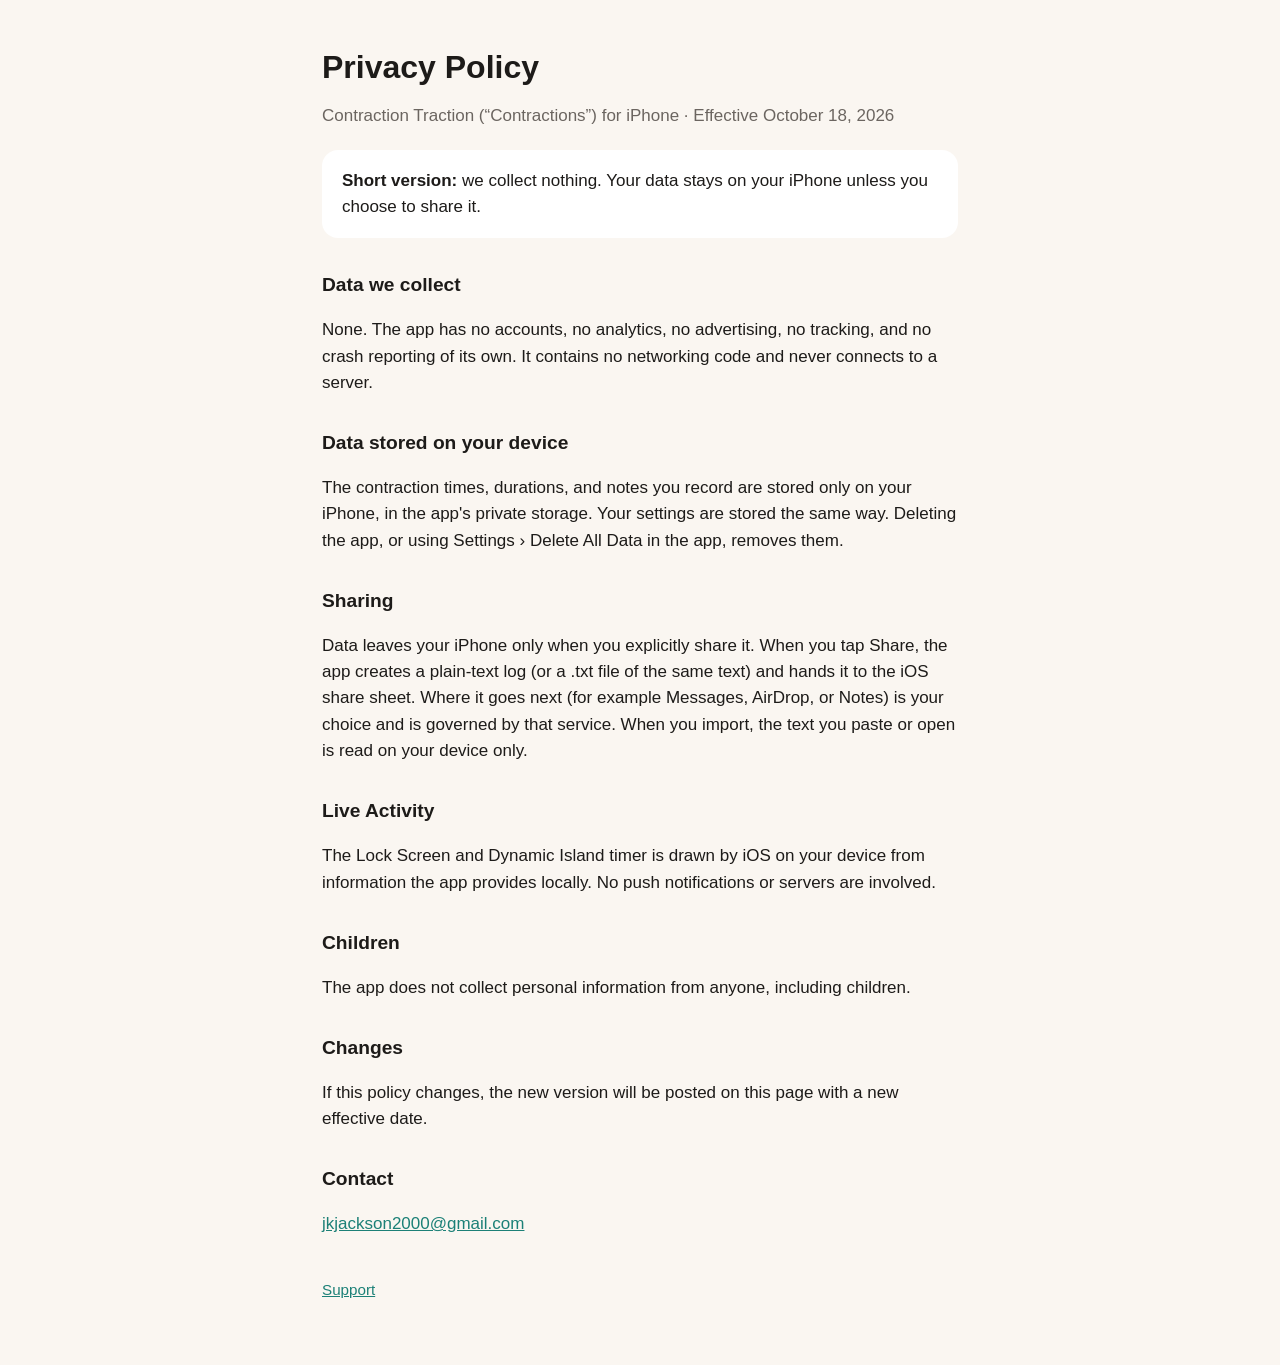
==== docs/privacy.html @ 8c91acf3 "Build Contraction Traction v1: timer, quick log, text share/import, Live Activity Native SwiftUI + S" ====
<!doctype html>
<html lang="en">
<head>
<meta charset="utf-8">
<meta name="viewport" content="width=device-width, initial-scale=1">
<title>Contraction Traction — Privacy Policy</title>
<link rel="stylesheet" href="style.css">
</head>
<body>
<main>
  <h1>Privacy Policy</h1>
  <p class="muted">Contraction Traction (“Contractions”) for iPhone · Effective October 18, 2026</p>

  <div class="card"><strong>Short version:</strong> we collect nothing. Your data stays on your iPhone unless you choose to share it.</div>

  <h2>Data we collect</h2>
  <p>None. The app has no accounts, no analytics, no advertising, no tracking, and no crash reporting of its own. It contains no networking code and never connects to a server.</p>

  <h2>Data stored on your device</h2>
  <p>The contraction times, durations, and notes you record are stored only on your iPhone, in the app's private storage. Your settings are stored the same way. Deleting the app, or using Settings › Delete All Data in the app, removes them.</p>

  <h2>Sharing</h2>
  <p>Data leaves your iPhone only when you explicitly share it. When you tap Share, the app creates a plain-text log (or a .txt file of the same text) and hands it to the iOS share sheet. Where it goes next (for example Messages, AirDrop, or Notes) is your choice and is governed by that service. When you import, the text you paste or open is read on your device only.</p>

  <h2>Live Activity</h2>
  <p>The Lock Screen and Dynamic Island timer is drawn by iOS on your device from information the app provides locally. No push notifications or servers are involved.</p>

  <h2>Children</h2>
  <p>The app does not collect personal information from anyone, including children.</p>

  <h2>Changes</h2>
  <p>If this policy changes, the new version will be posted on this page with a new effective date.</p>

  <h2>Contact</h2>
  <p><a href="mailto:jkjackson2000@gmail.com">jkjackson2000@gmail.com</a></p>

  <nav><a href="index.html">Support</a></nav>
</main>
</body>
</html>
---- docs/style.css ----
:root { color-scheme: light dark; --bg: #faf6f1; --fg: #1d1b19; --muted: #6b6560; --accent: #1c8077; --card: #ffffff; }
@media (prefers-color-scheme: dark) { :root { --bg: #0f0e0d; --fg: #f3efea; --muted: #a8a19a; --accent: #4fc7b8; --card: #1d1b19; } }
* { box-sizing: border-box; }
body { margin: 0; background: var(--bg); color: var(--fg); font: 17px/1.55 -apple-system, BlinkMacSystemFont, "Segoe UI", Roboto, sans-serif; }
main { max-width: 680px; margin: 0 auto; padding: 48px 22px 64px; }
h1 { font-size: 2rem; line-height: 1.2; margin: 0 0 8px; }
h2 { font-size: 1.2rem; margin: 32px 0 8px; }
p, li { color: var(--fg); }
.muted { color: var(--muted); }
.card { background: var(--card); border-radius: 16px; padding: 18px 20px; margin: 20px 0; }
a { color: var(--accent); }
nav { margin-top: 40px; font-size: 0.95rem; }
nav a { margin-right: 18px; }
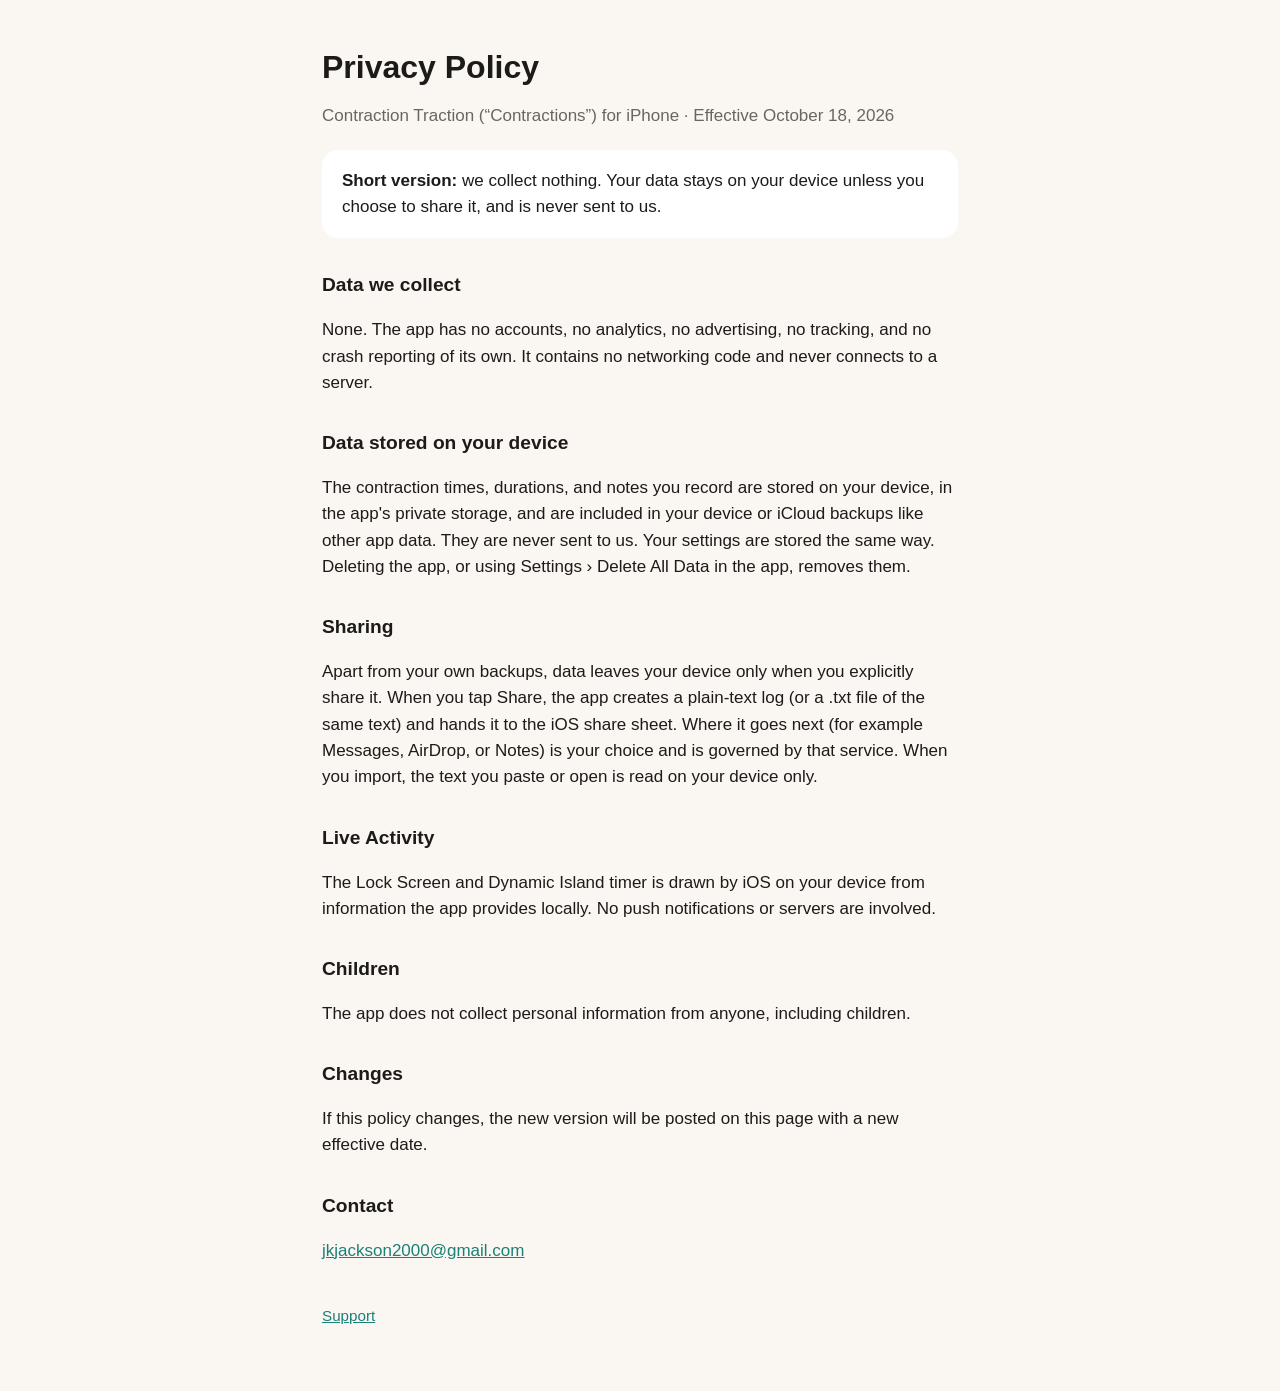
==== commit f21a53d9: "Harden data safety and App Store readiness from review - Live Activity button acts on the phase it s" ====
--- a/docs/privacy.html
+++ b/docs/privacy.html
@@ -11,16 +11,16 @@
   <h1>Privacy Policy</h1>
   <p class="muted">Contraction Traction (“Contractions”) for iPhone · Effective October 18, 2026</p>
 
-  <div class="card"><strong>Short version:</strong> we collect nothing. Your data stays on your iPhone unless you choose to share it.</div>
+  <div class="card"><strong>Short version:</strong> we collect nothing. Your data stays on your device unless you choose to share it, and is never sent to us.</div>
 
   <h2>Data we collect</h2>
   <p>None. The app has no accounts, no analytics, no advertising, no tracking, and no crash reporting of its own. It contains no networking code and never connects to a server.</p>
 
   <h2>Data stored on your device</h2>
-  <p>The contraction times, durations, and notes you record are stored only on your iPhone, in the app's private storage. Your settings are stored the same way. Deleting the app, or using Settings › Delete All Data in the app, removes them.</p>
+  <p>The contraction times, durations, and notes you record are stored on your device, in the app's private storage, and are included in your device or iCloud backups like other app data. They are never sent to us. Your settings are stored the same way. Deleting the app, or using Settings › Delete All Data in the app, removes them.</p>
 
   <h2>Sharing</h2>
-  <p>Data leaves your iPhone only when you explicitly share it. When you tap Share, the app creates a plain-text log (or a .txt file of the same text) and hands it to the iOS share sheet. Where it goes next (for example Messages, AirDrop, or Notes) is your choice and is governed by that service. When you import, the text you paste or open is read on your device only.</p>
+  <p>Apart from your own backups, data leaves your device only when you explicitly share it. When you tap Share, the app creates a plain-text log (or a .txt file of the same text) and hands it to the iOS share sheet. Where it goes next (for example Messages, AirDrop, or Notes) is your choice and is governed by that service. When you import, the text you paste or open is read on your device only.</p>
 
   <h2>Live Activity</h2>
   <p>The Lock Screen and Dynamic Island timer is drawn by iOS on your device from information the app provides locally. No push notifications or servers are involved.</p>
